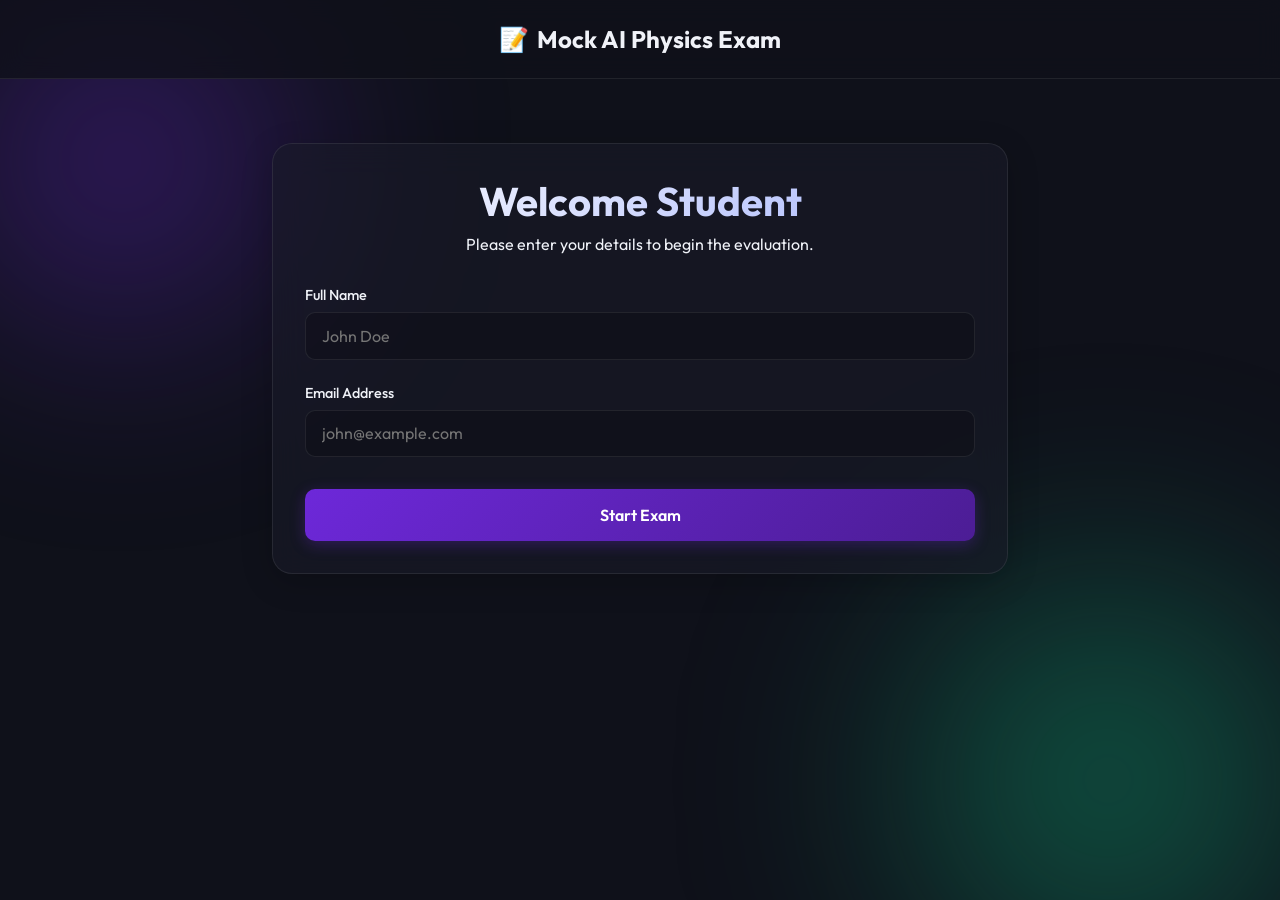
==== exam.html @ de1f9425 "Add files via upload" ====
<!DOCTYPE html>
<html lang="en">

<head>
    <meta charset="UTF-8">
    <meta name="viewport" content="width=device-width, initial-scale=1.0">
    <title>AI Exam | Participant View</title>
    <link href="https://fonts.googleapis.com/css2?family=Outfit:wght@300;400;500;600;700&display=swap" rel="stylesheet">
    <link rel="stylesheet" href="styles.css">
</head>

<body>
    <div class="background-elements">
        <div class="blob blob-1"></div>
        <div class="blob blob-2" style="background: radial-gradient(circle, var(--success) 0%, transparent 70%);"></div>
    </div>

    <!-- Student Navigation -->
    <nav class="navbar" style="justify-content: center;">
        <div class="logo">
            <span class="logo-icon">📝</span>
            <span id="header-exam-title">Loading Exam...</span>
        </div>
    </nav>

    <main class="container" style="max-width: 800px; margin-top: 2rem;">

        <!-- Registration Form (Before taking exam) -->
        <section id="registration-section" class="glass-panel">
            <div class="page-header" style="margin-bottom: 2rem;">
                <h1>Welcome Student</h1>
                <p>Please enter your details to begin the evaluation.</p>
            </div>

            <form id="start-exam-form">
                <div class="form-group">
                    <label for="student-name">Full Name</label>
                    <input type="text" id="student-name" required placeholder="John Doe">
                </div>
                <div class="form-group">
                    <label for="student-email">Email Address</label>
                    <input type="text" id="student-email" required placeholder="john@example.com">
                </div>
                <button type="submit" class="btn-primary" style="margin-top: 2rem;">Start Exam</button>
            </form>
        </section>

        <!-- Exam Form (Hidden initially) -->
        <section id="exam-section" class="glass-panel" style="display: none;">
            <div class="timer-bar"
                style="text-align: right; margin-bottom: 1rem; color: var(--accent); font-weight: bold;">
                Time Elapsed: <span id="timer">00:00</span>
            </div>

            <form id="submission-form">
                <div id="questions-container">
                    <!-- Populated by JS -->
                </div>
                <button type="submit" class="btn-primary" style="margin-top: 2rem;">Submit Answers</button>
            </form>
        </section>

        <!-- Completion View -->
        <section id="completion-section" class="glass-panel" style="display: none; text-align: center;">
            <div class="page-header">
                <h1>🎉 Exam Submitted</h1>
                <p>Your responses have been recorded successfully.</p>
            </div>
            <div class="score-display"
                style="font-size: 4rem; font-weight: bold; color: var(--success); margin: 2rem 0;">
                <span id="final-score">--/--</span>
            </div>
            <a href="index.html" class="btn-secondary" style="max-width: 200px; margin: 0 auto;">Return to Dashboard</a>
        </section>

    </main>

    <script>
        // Extract Exam ID from URL
        const urlParams = new URLSearchParams(window.location.search);
        const examId = urlParams.get('id');

        let examData = null;

        if (examId) {
            const savedData = localStorage.getItem(`exam_${examId}`);
            if (savedData) {
                examData = JSON.parse(savedData);
            }
        }

        if (!examData) {
            // Fallback if not found
            examData = {
                title: "Mock AI Physics Exam",
                questions: [
                    {
                        qText: "What is the primary function of Gravity?",
                        options: ["To push things up", "To pull things toward a mass", "To create light", "To generate heat"],
                        correctAnswer: 1
                    }
                ]
            };
        }

        const regSection = document.getElementById('registration-section');
        const examSection = document.getElementById('exam-section');
        const compSection = document.getElementById('completion-section');
        const headerTitle = document.getElementById('header-exam-title');

        let timerInterval;
        let seconds = 0;
        let studentName = "Student";

        // Initialize Page
        headerTitle.textContent = examData.title;

        // Handle Registration
        document.getElementById('start-exam-form').addEventListener('submit', (e) => {
            e.preventDefault();
            studentName = document.getElementById('student-name').value;
            
            regSection.style.display = 'none';
            examSection.style.display = 'block';

            renderQuestions();

            // Start Timer
            timerInterval = setInterval(() => {
                seconds++;
                const m = String(Math.floor(seconds / 60)).padStart(2, '0');
                const s = String(seconds % 60).padStart(2, '0');
                document.getElementById('timer').textContent = `${m}:${s}`;
            }, 1000);
        });

        function renderQuestions() {
            const container = document.getElementById('questions-container');
            examData.questions.forEach((q, index) => {
                const qDiv = document.createElement('div');
                qDiv.classList.add('question-card');
                qDiv.style.marginBottom = '2rem';

                let optsHtml = '';
                q.options.forEach((opt, oIndex) => {
                    optsHtml += `
                        <div class="option" style="cursor: pointer;" onclick="document.getElementById('q${index}_o${oIndex}').click()">
                            <input type="radio" name="q${index}" id="q${index}_o${oIndex}" value="${oIndex}" required>
                            <label style="margin:0; cursor: pointer;">${opt}</label>
                        </div>
                    `;
                });

                qDiv.innerHTML = `
                    <h3 style="margin-bottom: 1rem;">${index + 1}. ${q.qText}</h3>
                    <div class="optionsbox">
                        ${optsHtml}
                    </div>
                `;
                container.appendChild(qDiv);
            });
        }

        // Handle Submission
        document.getElementById('submission-form').addEventListener('submit', (e) => {
            e.preventDefault();
            clearInterval(timerInterval);

            // Calculate Score
            let correctCount = 0;
            examData.questions.forEach((q, index) => {
                const selected = document.querySelector(`input[name="q${index}"]:checked`);
                if (selected && parseInt(selected.value) === q.correctAnswer) {
                    correctCount++;
                }
            });

            const scorePercentage = Math.round((correctCount / examData.questions.length) * 100);

            // 🚀 Send actual result to Google Sheets
            const GOOGLE_SHEET_URL = "https://script.google.com/macros/s/AKfycbwbm7hTa15Z6PT8HSMOKoUjiarsbvQwDcatGZuN8dZq2QiIUotilC40_1O8GLlGAj1Xfw/exec";
            
            const submissionData = {
                name: studentName,
                exam: examData.title,
                score: `${scorePercentage}%`,
                status: scorePercentage >= 50 ? 'Pass' : 'Fail',
                date: new Date().toISOString().split('T')[0]
            };

            if (GOOGLE_SHEET_URL.startsWith('http')) {
                fetch(GOOGLE_SHEET_URL, {
                    method: 'POST',
                    body: JSON.stringify(submissionData) 
                    // No headers sent to avoid tricky CORS preflight blocking
                }).catch(err => console.error("Could not reach Google Sheets", err));
            } else {
                // Fallback to local storage if URL isn't set up yet
                let results = JSON.parse(localStorage.getItem('mock_results') || '[]');
                results.unshift(submissionData);
                localStorage.setItem('mock_results', JSON.stringify(results));
            }

            examSection.style.display = 'none';
            compSection.style.display = 'block';

            // Show Score
            document.getElementById('final-score').textContent = `${scorePercentage}%`;
        });
    </script>
</body>

</html>
---- styles.css ----
/* Base Variables & Reset */
:root {
    --bg-dark: #0f111a;
    --card-bg: rgba(25, 28, 41, 0.6);
    --border-glass: rgba(255, 255, 255, 0.08);
    --text-main: #f0f2f8;
    --text-muted: #94a3b8;
    --primary: #6d28d9;
    --primary-hover: #7c3aed;
    --accent: #0ea5e9;
    --accent-glow: rgba(14, 165, 233, 0.3);
    --success: #10b981;
    --danger: #ef4444;
}

* {
    margin: 0;
    padding: 0;
    box-sizing: border-box;
}

body {
    font-family: 'Outfit', sans-serif;
    background-color: var(--bg-dark);
    color: var(--text-main);
    min-height: 100vh;
    overflow-x: hidden;
    position: relative;
}

/* Background Effects */
.background-elements {
    position: fixed;
    top: 0;
    left: 0;
    width: 100%;
    height: 100%;
    z-index: -1;
    overflow: hidden;
    pointer-events: none;
}

.blob {
    position: absolute;
    filter: blur(100px);
    opacity: 0.5;
    animation: float 20s infinite alternate ease-in-out;
}

.blob-1 {
    top: -10%;
    left: -10%;
    width: 500px;
    height: 500px;
    background: radial-gradient(circle, var(--primary) 0%, transparent 70%);
}

.blob-2 {
    bottom: -20%;
    right: -10%;
    width: 600px;
    height: 600px;
    background: radial-gradient(circle, var(--accent) 0%, transparent 70%);
    animation-delay: -10s;
}

@keyframes float {
    0% { transform: translate(0, 0) scale(1); }
    100% { transform: translate(100px, 50px) scale(1.2); }
}

/* Layout */
.container {
    max-width: 1200px;
    margin: 0 auto;
    padding: 2rem;
}

/* Navigation */
.navbar {
    display: flex;
    justify-content: space-between;
    align-items: center;
    padding: 1.5rem 2rem;
    background: rgba(15, 17, 26, 0.8);
    backdrop-filter: blur(12px);
    border-bottom: 1px solid var(--border-glass);
    position: sticky;
    top: 0;
    z-index: 100;
}

.logo {
    font-size: 1.5rem;
    font-weight: 700;
    display: flex;
    align-items: center;
    gap: 0.5rem;
}

.highlight { color: var(--accent); }

.nav-links {
    display: flex;
    align-items: center;
    gap: 2rem;
}

.nav-links a {
    color: var(--text-muted);
    text-decoration: none;
    font-weight: 500;
    transition: color 0.2s;
}

.nav-links a:hover, .nav-links a.active {
    color: var(--text-main);
}

/* Typography & Headings */
.page-header {
    text-align: center;
    margin-bottom: 3rem;
}

.page-header h1 {
    font-size: 2.5rem;
    font-weight: 700;
    margin-bottom: 0.5rem;
    background: linear-gradient(135deg, #fff, #a5b4fc);
    -webkit-background-clip: text;
    -webkit-text-fill-color: transparent;
}

/* Glassmorphism Panels */
.glass-panel {
    background: var(--card-bg);
    backdrop-filter: blur(16px);
    border: 1px solid var(--border-glass);
    border-radius: 20px;
    padding: 2rem;
    box-shadow: 0 8px 32px rgba(0, 0, 0, 0.2);
}

.grid-content {
    display: grid;
    grid-template-columns: 1.2fr 1fr;
    gap: 2rem;
}

/* Forms */
.form-group { margin-bottom: 1.5rem; }
.form-row { display: grid; grid-template-columns: 1fr 1fr; gap: 1rem; }

label {
    display: block;
    margin-bottom: 0.5rem;
    font-size: 0.9rem;
    font-weight: 500;
    color: var(--text-main);
}

input[type="text"], input[type="number"], input[type="password"], select {
    width: 100%;
    padding: 0.8rem 1rem;
    background: rgba(0, 0, 0, 0.2);
    border: 1px solid var(--border-glass);
    border-radius: 10px;
    color: var(--text-main);
    font-family: inherit;
    font-size: 1rem;
    transition: all 0.3s ease;
}

input:focus, select:focus {
    outline: none;
    border-color: var(--accent);
    box-shadow: 0 0 0 3px var(--accent-glow);
}

small {
    display: block;
    margin-top: 0.4rem;
    font-size: 0.75rem;
    color: var(--text-muted);
}

/* File Drop Zone */
.file-drop-zone {
    border: 2px dashed var(--border-glass);
    border-radius: 12px;
    padding: 2rem;
    text-align: center;
    cursor: pointer;
    transition: all 0.3s ease;
    background: rgba(255, 255, 255, 0.02);
}

.file-drop-zone.dragover {
    border-color: var(--primary);
    background: rgba(109, 40, 217, 0.1);
}

.upload-icon {
    font-size: 2.5rem;
    margin-bottom: 0.5rem;
}

.file-drop-zone span {
    color: var(--accent);
    text-decoration: underline;
}

.file-name-display {
    margin-top: 0.5rem;
    font-size: 0.9rem;
    color: var(--success);
    font-weight: 500;
}

/* Buttons */
.btn-primary, .btn-primary-sm, .btn-secondary {
    border: none;
    border-radius: 10px;
    font-family: inherit;
    font-weight: 600;
    cursor: pointer;
    transition: all 0.3s ease;
    display: flex;
    justify-content: center;
    align-items: center;
    gap: 0.5rem;
}

.btn-primary {
    width: 100%;
    padding: 1rem;
    font-size: 1rem;
    background: linear-gradient(135deg, var(--primary), #4c1d95);
    color: white;
    box-shadow: 0 4px 15px rgba(109, 40, 217, 0.3);
}

.btn-primary:hover {
    transform: translateY(-2px);
    box-shadow: 0 6px 20px rgba(109, 40, 217, 0.5);
}

.btn-primary-sm {
    padding: 0.6rem 1.2rem;
    background: var(--primary);
    color: white;
    font-size: 0.9rem;
}

.btn-secondary {
    padding: 1rem;
    background: rgba(255, 255, 255, 0.1);
    color: white;
    border: 1px solid var(--border-glass);
}

.btn-secondary:hover { background: rgba(255, 255, 255, 0.15); }

/* Loader */
.loader {
    width: 20px;
    height: 20px;
    border: 3px solid rgba(255,255,255,0.3);
    border-radius: 50%;
    border-top-color: white;
    animation: spin 1s ease-in-out infinite;
}

@keyframes spin { to { transform: rotate(360deg); } }

/* Preview Panel */
.preview-panel {
    display: flex;
    flex-direction: column;
}

.preview-header {
    display: flex;
    justify-content: space-between;
    align-items: center;
    margin-bottom: 1.5rem;
}

.badge {
    background: rgba(255, 255, 255, 0.1);
    padding: 0.3rem 0.8rem;
    border-radius: 20px;
    font-size: 0.8rem;
    font-weight: 600;
}

.preview-empty {
    flex: 1;
    display: flex;
    align-items: center;
    justify-content: center;
    text-align: center;
    color: var(--text-muted);
    min-height: 300px;
}

.ghost-icon { font-size: 3rem; margin-bottom: 1rem; display: block; opacity: 0.5; }

/* Generated Content */
.question-card {
    background: rgba(0, 0, 0, 0.2);
    border: 1px solid var(--border-glass);
    border-radius: 12px;
    padding: 1.5rem;
    margin-bottom: 1rem;
}

.question-card h3 {
    font-size: 1.1rem;
    margin-bottom: 1rem;
}

.option {
    display: flex;
    align-items: center;
    gap: 0.8rem;
    padding: 0.8rem;
    background: rgba(255, 255, 255, 0.03);
    border-radius: 8px;
    margin-bottom: 0.5rem;
}

.option.correct {
    border-left: 3px solid var(--success);
    background: rgba(16, 185, 129, 0.1);
}

.preview-actions {
    display: flex;
    gap: 1rem;
    margin-top: 2rem;
}

/* Modal */
.modal {
    display: none;
    position: fixed;
    top: 0; left: 0; width: 100%; height: 100%;
    background: rgba(0, 0, 0, 0.7);
    backdrop-filter: blur(5px);
    z-index: 1000;
    align-items: center;
    justify-content: center;
}

.modal.active { display: flex; }

.modal-content {
    position: relative;
    width: 90%;
    max-width: 500px;
    text-align: center;
}

.close-btn {
    position: absolute;
    top: 1rem; right: 1.5rem;
    font-size: 1.5rem;
    cursor: pointer;
    color: var(--text-muted);
}

.share-link-box {
    display: flex;
    gap: 0.5rem;
    margin-top: 1.5rem;
}

/* Data Table for Results */
.table-container {
    overflow-x: auto;
    margin-top: 1rem;
}

.data-table {
    width: 100%;
    border-collapse: collapse;
}

.data-table th, .data-table td {
    padding: 1rem;
    text-align: left;
    border-bottom: 1px solid var(--border-glass);
}

.data-table th {
    color: var(--text-muted);
    font-weight: 600;
}

.status-pass { color: var(--success); font-weight: bold; }
.status-fail { color: var(--danger); font-weight: bold; }
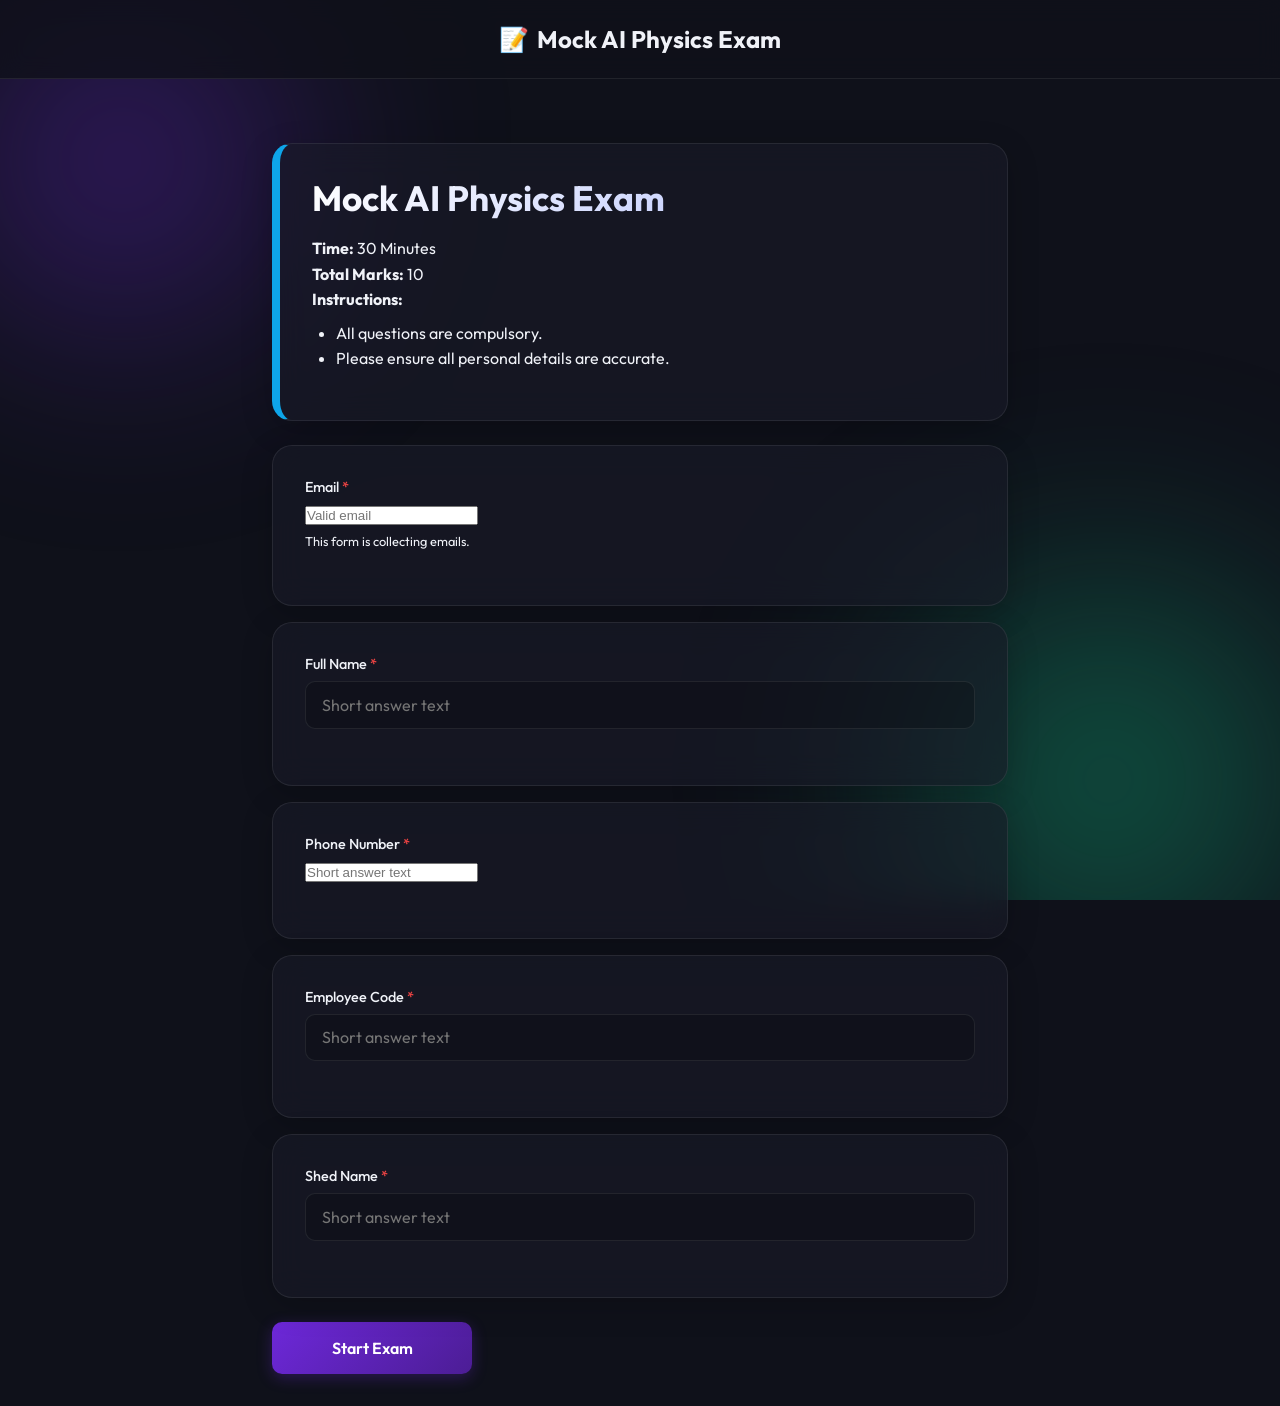
==== commit 8e7ef141: "redesigned registration page to match Google Forms style" ====
--- a/exam.html
+++ b/exam.html
@@ -26,22 +26,60 @@
     <main class="container" style="max-width: 800px; margin-top: 2rem;">
 
         <!-- Registration Form (Before taking exam) -->
-        <section id="registration-section" class="glass-panel">
-            <div class="page-header" style="margin-bottom: 2rem;">
-                <h1>Welcome Student</h1>
-                <p>Please enter your details to begin the evaluation.</p>
+        <section id="registration-section">
+            <div class="glass-panel" style="margin-bottom: 1.5rem; border-left: 8px solid var(--accent);">
+                <div class="page-header" style="text-align: left; margin-bottom: 0;">
+                    <h1 id="reg-exam-title" style="font-size: 2.2rem; margin-bottom: 1rem;">Loading Exam Title...</h1>
+                    <div style="margin-bottom: 1rem; color: var(--text-dim); line-height: 1.6;">
+                        <p><strong>Time:</strong> <span id="reg-exam-time">30</span> Minutes</p>
+                        <p><strong>Total Marks:</strong> <span id="reg-exam-marks">100</span></p>
+                        <p><strong>Instructions:</strong></p>
+                        <ul style="margin-left: 1.5rem; margin-top: 0.5rem;">
+                            <li>All questions are compulsory.</li>
+                            <li>Please ensure all personal details are accurate.</li>
+                        </ul>
+                    </div>
+                </div>
             </div>
 
             <form id="start-exam-form">
-                <div class="form-group">
-                    <label for="student-name">Full Name</label>
-                    <input type="text" id="student-name" required placeholder="John Doe">
-                </div>
-                <div class="form-group">
-                    <label for="student-email">Email Address</label>
-                    <input type="text" id="student-email" required placeholder="john@example.com">
-                </div>
-                <button type="submit" class="btn-primary" style="margin-top: 2rem;">Start Exam</button>
+                <div class="glass-panel" style="margin-bottom: 1rem;">
+                    <div class="form-group">
+                        <label for="student-email">Email <span style="color: var(--danger);">*</span></label>
+                        <input type="email" id="student-email" required placeholder="Valid email">
+                        <p style="font-size: 0.8rem; color: var(--text-dim); margin-top: 0.5rem;">This form is collecting emails.</p>
+                    </div>
+                </div>
+
+                <div class="glass-panel" style="margin-bottom: 1rem;">
+                    <div class="form-group">
+                        <label for="student-name">Full Name <span style="color: var(--danger);">*</span></label>
+                        <input type="text" id="student-name" required placeholder="Short answer text">
+                    </div>
+                </div>
+
+                <div class="glass-panel" style="margin-bottom: 1rem;">
+                    <div class="form-group">
+                        <label for="student-phone">Phone Number <span style="color: var(--danger);">*</span></label>
+                        <input type="tel" id="student-phone" required placeholder="Short answer text">
+                    </div>
+                </div>
+
+                <div class="glass-panel" style="margin-bottom: 1rem;">
+                    <div class="form-group">
+                        <label for="student-emp-code">Employee Code <span style="color: var(--danger);">*</span></label>
+                        <input type="text" id="student-emp-code" required placeholder="Short answer text">
+                    </div>
+                </div>
+
+                <div class="glass-panel" style="margin-bottom: 1.5rem;">
+                    <div class="form-group">
+                        <label for="student-shed">Shed Name <span style="color: var(--danger);">*</span></label>
+                        <input type="text" id="student-shed" required placeholder="Short answer text">
+                    </div>
+                </div>
+
+                <button type="submit" class="btn-primary" style="width: 200px;">Start Exam</button>
             </form>
         </section>
 
@@ -63,26 +101,33 @@
         <!-- Completion View -->
         <section id="completion-section" class="glass-panel" style="display: none; text-align: center;">
             <div class="page-header">
-                <h1>🎉 Exam Submitted</h1>
-                <p>Your responses have been recorded successfully.</p>
+                <h1>🎉 Successfully Submitted</h1>
+                <p>Your responses have been recorded. You may now close this tab.</p>
             </div>
-            <div class="score-display"
-                style="font-size: 4rem; font-weight: bold; color: var(--success); margin: 2rem 0;">
-                <span id="final-score">--/--</span>
-            </div>
-            <a href="index.html" class="btn-secondary" style="max-width: 200px; margin: 0 auto;">Return to Dashboard</a>
+            <!-- Removed the Score display and Dashboard button so students can't access it! -->
         </section>
 
     </main>
 
     <script>
-        // Extract Exam ID from URL
+        // Extract Exam ID and Data from URL
         const urlParams = new URLSearchParams(window.location.search);
         const examId = urlParams.get('id');
+        const encodedData = urlParams.get('data');
 
         let examData = null;
 
-        if (examId) {
+        if (encodedData) {
+            try {
+                // Decode from URL
+                examData = JSON.parse(decodeURIComponent(escape(atob(encodedData))));
+            } catch (e) {
+                console.error("Failed to decode exam data from URL", e);
+            }
+        }
+
+        if (!examData && examId) {
+            // Fallback to local storage if no URL data
             const savedData = localStorage.getItem(`exam_${examId}`);
             if (savedData) {
                 examData = JSON.parse(savedData);
@@ -108,17 +153,29 @@
         const compSection = document.getElementById('completion-section');
         const headerTitle = document.getElementById('header-exam-title');
 
+        // Initialize Page
+        headerTitle.textContent = examData.title;
+        document.getElementById('reg-exam-title').textContent = examData.title;
+        document.getElementById('reg-exam-marks').textContent = examData.questions.length * 10; // Assuming 10 marks per question
+
+        let registrationData = {};
         let timerInterval;
         let seconds = 0;
         let studentName = "Student";
 
-        // Initialize Page
-        headerTitle.textContent = examData.title;
-
         // Handle Registration
         document.getElementById('start-exam-form').addEventListener('submit', (e) => {
             e.preventDefault();
-            studentName = document.getElementById('student-name').value;
+            
+            registrationData = {
+                name: document.getElementById('student-name').value,
+                email: document.getElementById('student-email').value,
+                phone: document.getElementById('student-phone').value,
+                empCode: document.getElementById('student-emp-code').value,
+                shedName: document.getElementById('student-shed').value
+            };
+
+            studentName = registrationData.name;
             
             regSection.style.display = 'none';
             examSection.style.display = 'block';
@@ -179,9 +236,13 @@
 
             // 🚀 Send actual result to Google Sheets
             const GOOGLE_SHEET_URL = "https://script.google.com/macros/s/AKfycbwbm7hTa15Z6PT8HSMOKoUjiarsbvQwDcatGZuN8dZq2QiIUotilC40_1O8GLlGAj1Xfw/exec";
-            
+
             const submissionData = {
-                name: studentName,
+                name: registrationData.name,
+                email: registrationData.email,
+                phone: registrationData.phone,
+                empCode: registrationData.empCode,
+                shedName: registrationData.shedName,
                 exam: examData.title,
                 score: `${scorePercentage}%`,
                 status: scorePercentage >= 50 ? 'Pass' : 'Fail',
@@ -191,7 +252,7 @@
             if (GOOGLE_SHEET_URL.startsWith('http')) {
                 fetch(GOOGLE_SHEET_URL, {
                     method: 'POST',
-                    body: JSON.stringify(submissionData) 
+                    body: JSON.stringify(submissionData)
                     // No headers sent to avoid tricky CORS preflight blocking
                 }).catch(err => console.error("Could not reach Google Sheets", err));
             } else {
@@ -204,8 +265,8 @@
             examSection.style.display = 'none';
             compSection.style.display = 'block';
 
-            // Show Score
-            document.getElementById('final-score').textContent = `${scorePercentage}%`;
+            // Show Score is removed based on your request!
+            // Just leaving "Successfully Submitted" message.
         });
     </script>
 </body>
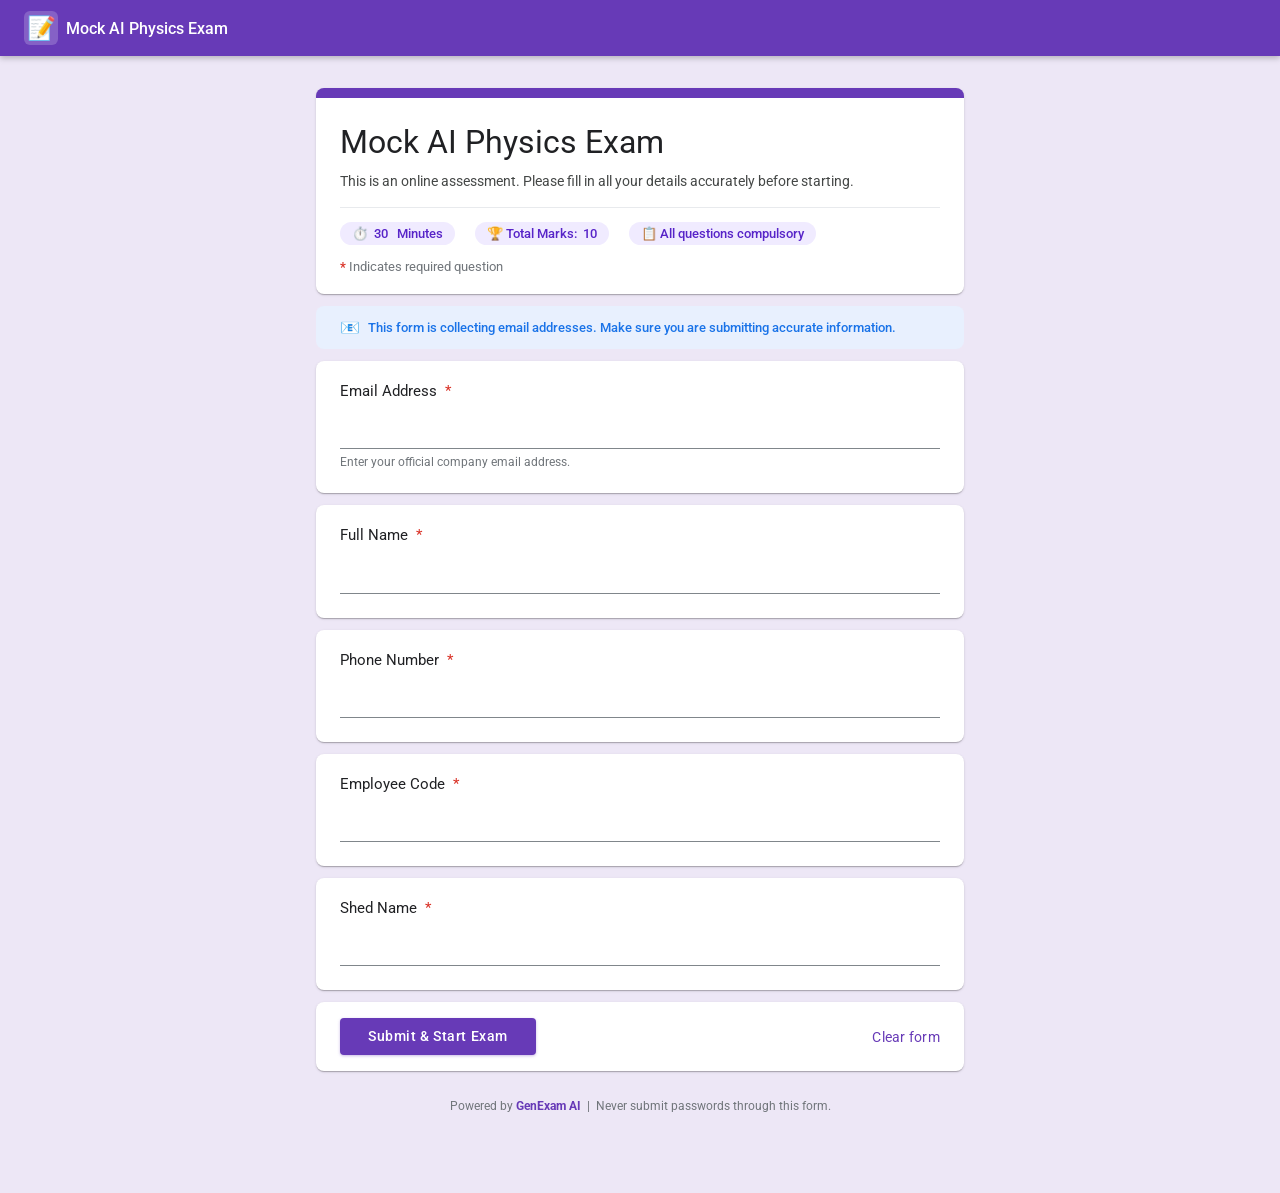
==== commit d293ef67: "fourth change" ====
--- a/exam.html
+++ b/exam.html
@@ -5,112 +5,538 @@
     <meta charset="UTF-8">
     <meta name="viewport" content="width=device-width, initial-scale=1.0">
     <title>AI Exam | Participant View</title>
-    <link href="https://fonts.googleapis.com/css2?family=Outfit:wght@300;400;500;600;700&display=swap" rel="stylesheet">
-    <link rel="stylesheet" href="styles.css">
+    <link href="https://fonts.googleapis.com/css2?family=Roboto:wght@300;400;500;600;700&family=Google+Sans:wght@400;500;700&display=swap" rel="stylesheet">
+    <style>
+        /* ── GOOGLE FORMS THEME ─────────────────────────────── */
+        *, *::before, *::after { box-sizing: border-box; margin: 0; padding: 0; }
+
+        body {
+            font-family: 'Roboto', sans-serif;
+            background-color: #ede7f6;
+            min-height: 100vh;
+            display: flex;
+            flex-direction: column;
+            align-items: center;
+        }
+
+        /* Top bar — Google Forms purple */
+        .gf-topbar {
+            width: 100%;
+            background: #673ab7;
+            height: 56px;
+            display: flex;
+            align-items: center;
+            padding: 0 24px;
+            gap: 14px;
+            position: sticky;
+            top: 0;
+            z-index: 100;
+            box-shadow: 0 2px 6px rgba(0,0,0,0.25);
+        }
+
+        .gf-topbar-logo {
+            display: flex;
+            align-items: center;
+            gap: 8px;
+        }
+
+        .gf-topbar-logo span.icon {
+            font-size: 1.45rem;
+            display: flex;
+            align-items: center;
+            justify-content: center;
+            background: #fff3;
+            border-radius: 6px;
+            width: 34px;
+            height: 34px;
+        }
+
+        .gf-topbar-title {
+            color: #fff;
+            font-size: 1rem;
+            font-weight: 500;
+            white-space: nowrap;
+            overflow: hidden;
+            text-overflow: ellipsis;
+            max-width: 400px;
+        }
+
+        /* Page wrapper */
+        .gf-page {
+            width: 100%;
+            max-width: 680px;
+            padding: 32px 16px 80px;
+            display: flex;
+            flex-direction: column;
+            gap: 12px;
+        }
+
+        /* Base card */
+        .gf-card {
+            background: #fff;
+            border-radius: 8px;
+            box-shadow: 0 2px 1px -1px rgba(0,0,0,.14),
+                        0 1px 1px 0 rgba(0,0,0,.10),
+                        0 1px 3px 0 rgba(0,0,0,.12);
+            overflow: hidden;
+        }
+
+        /* Header card */
+        .gf-header-card {
+            border-top: 10px solid #673ab7;
+            padding: 24px 24px 20px;
+        }
+
+        .gf-header-card h1 {
+            font-family: 'Roboto', sans-serif;
+            font-size: 2rem;
+            font-weight: 400;
+            color: #202124;
+            margin-bottom: 8px;
+            line-height: 1.25;
+        }
+
+        .gf-header-desc {
+            color: #444746;
+            font-size: 0.9rem;
+            line-height: 1.6;
+        }
+
+        .gf-meta-row {
+            display: flex;
+            flex-wrap: wrap;
+            gap: 8px 20px;
+            margin-top: 14px;
+            padding-top: 14px;
+            border-top: 1px solid #e8eaed;
+        }
+
+        .gf-meta-chip {
+            display: flex;
+            align-items: center;
+            gap: 6px;
+            background: #f0ebff;
+            color: #5724c8;
+            border-radius: 100px;
+            padding: 4px 12px;
+            font-size: 0.82rem;
+            font-weight: 500;
+        }
+
+        .gf-required-notice {
+            margin-top: 14px;
+            font-size: 0.82rem;
+            color: #70757a;
+        }
+
+        .gf-required-notice span {
+            color: #d93025;
+            font-weight: 600;
+        }
+
+        /* Email collecting notice */
+        .gf-email-notice {
+            display: flex;
+            align-items: center;
+            gap: 8px;
+            padding: 12px 24px;
+            background: #e8f0fe;
+            border-radius: 8px;
+            font-size: 0.82rem;
+            color: #1a73e8;
+            font-weight: 500;
+        }
+
+        .gf-email-notice .notice-icon { font-size: 1rem; }
+
+        /* Field card */
+        .gf-field-card {
+            padding: 20px 24px 24px;
+            transition: box-shadow 0.2s;
+        }
+
+        .gf-field-card:focus-within {
+            box-shadow: 0 0 0 2px #673ab7,
+                        0 2px 1px -1px rgba(0,0,0,.14);
+        }
+
+        .gf-field-card .gf-label {
+            font-size: 0.95rem;
+            color: #202124;
+            margin-bottom: 14px;
+            display: block;
+            line-height: 1.4;
+        }
+
+        .gf-label .required-star {
+            color: #d93025;
+            margin-left: 4px;
+        }
+
+        /* Material underline input */
+        .gf-input-wrap {
+            position: relative;
+        }
+
+        .gf-input-wrap input {
+            width: 100%;
+            padding: 8px 0 6px;
+            font-size: 0.95rem;
+            font-family: 'Roboto', sans-serif;
+            color: #202124;
+            background: transparent;
+            border: none;
+            border-bottom: 1px solid #80868b;
+            outline: none;
+            transition: border-color 0.2s;
+        }
+
+        .gf-input-wrap::after {
+            content: '';
+            position: absolute;
+            bottom: 0;
+            left: 0;
+            width: 0;
+            height: 2px;
+            background: #673ab7;
+            transition: width 0.25s ease;
+        }
+
+        .gf-input-wrap:focus-within::after { width: 100%; }
+        .gf-input-wrap:focus-within input { border-color: #673ab7; }
+
+        .gf-input-wrap input::placeholder { color: transparent; }
+        .gf-input-wrap input:not(:placeholder-shown) + .gf-float-label,
+        .gf-input-wrap input:focus + .gf-float-label { display: none; }
+
+        .gf-hint {
+            font-size: 0.77rem;
+            color: #70757a;
+            margin-top: 6px;
+            display: block;
+        }
+
+        /* Options (Radio) */
+        .gf-options { display: flex; flex-direction: column; gap: 4px; }
+
+        .gf-option {
+            display: flex;
+            align-items: center;
+            gap: 14px;
+            padding: 10px 14px;
+            border-radius: 4px;
+            cursor: pointer;
+            transition: background 0.15s;
+        }
+
+        .gf-option:hover { background: #f6f0ff; }
+
+        .gf-option input[type="radio"] {
+            accent-color: #673ab7;
+            width: 18px;
+            height: 18px;
+            flex-shrink: 0;
+            cursor: pointer;
+        }
+
+        .gf-option label {
+            font-size: 0.95rem;
+            color: #202124;
+            cursor: pointer;
+            flex: 1;
+        }
+
+        /* Submit section */
+        .gf-submit-card {
+            padding: 16px 24px;
+            display: flex;
+            align-items: center;
+            justify-content: space-between;
+            flex-wrap: wrap;
+            gap: 12px;
+        }
+
+        .gf-btn-submit {
+            background: #673ab7;
+            color: #fff;
+            border: none;
+            border-radius: 4px;
+            padding: 10px 28px;
+            font-family: 'Roboto', sans-serif;
+            font-size: 0.9rem;
+            font-weight: 500;
+            letter-spacing: 0.04em;
+            cursor: pointer;
+            box-shadow: 0 1px 3px rgba(103,58,183,0.35);
+            transition: background 0.2s, box-shadow 0.2s, transform 0.15s;
+        }
+
+        .gf-btn-submit:hover {
+            background: #5e35b1;
+            box-shadow: 0 4px 12px rgba(103,58,183,0.4);
+            transform: translateY(-1px);
+        }
+
+        .gf-btn-submit:active { transform: scale(0.98); }
+
+        .gf-clear-link {
+            font-size: 0.85rem;
+            color: #673ab7;
+            text-decoration: none;
+            cursor: pointer;
+            background: none;
+            border: none;
+            font-family: 'Roboto', sans-serif;
+            letter-spacing: 0.02em;
+        }
+
+        .gf-clear-link:hover { text-decoration: underline; }
+
+        /* Timer bar */
+        .gf-timer-card {
+            padding: 12px 24px;
+            display: flex;
+            justify-content: flex-end;
+            align-items: center;
+            gap: 8px;
+            border-top: 10px solid #673ab7;
+            font-size: 0.9rem;
+            color: #5e35b1;
+            font-weight: 500;
+        }
+
+        .gf-timer-value {
+            font-size: 1.05rem;
+            font-weight: 700;
+            color: #673ab7;
+            background: #f0ebff;
+            padding: 2px 12px;
+            border-radius: 100px;
+        }
+
+        /* Exam submit button */
+        .gf-btn-exam-submit {
+            background: #673ab7;
+            color: #fff;
+            border: none;
+            border-radius: 4px;
+            padding: 12px 36px;
+            font-family: 'Roboto', sans-serif;
+            font-size: 0.95rem;
+            font-weight: 500;
+            letter-spacing: 0.04em;
+            cursor: pointer;
+            margin-top: 8px;
+            width: 100%;
+            box-shadow: 0 1px 3px rgba(103,58,183,0.35);
+            transition: background 0.2s, box-shadow 0.2s, transform 0.15s;
+        }
+
+        .gf-btn-exam-submit:hover {
+            background: #5e35b1;
+            box-shadow: 0 4px 12px rgba(103,58,183,0.4);
+        }
+
+        /* Question card in exam section */
+        .gf-question-card {
+            background: #fff;
+            border-radius: 8px;
+            padding: 22px 24px;
+            box-shadow: 0 2px 1px -1px rgba(0,0,0,.14),
+                        0 1px 1px 0 rgba(0,0,0,.10),
+                        0 1px 3px 0 rgba(0,0,0,.12);
+            margin-bottom: 12px;
+        }
+
+        .gf-question-card h3 {
+            font-size: 1rem;
+            font-weight: 400;
+            color: #202124;
+            margin-bottom: 14px;
+            line-height: 1.5;
+        }
+
+        /* Completion Card */
+        .gf-completion-card {
+            border-top: 10px solid #34a853;
+            padding: 48px 24px;
+            text-align: center;
+        }
+
+        .gf-completion-icon {
+            font-size: 3.5rem;
+            margin-bottom: 16px;
+            display: block;
+        }
+
+        .gf-completion-card h1 {
+            font-size: 1.7rem;
+            font-weight: 400;
+            color: #202124;
+            margin-bottom: 10px;
+        }
+
+        .gf-completion-card p {
+            color: #5f6368;
+            font-size: 0.95rem;
+        }
+
+        /* Footer */
+        .gf-footer {
+            text-align: center;
+            color: #70757a;
+            font-size: 0.75rem;
+            padding: 16px 0 0;
+        }
+
+        .gf-footer strong { color: #673ab7; }
+
+        /* Responsive */
+        @media (max-width: 600px) {
+            .gf-topbar-title { max-width: 200px; }
+            .gf-page { padding: 16px 8px 60px; }
+            .gf-header-card h1 { font-size: 1.5rem; }
+        }
+    </style>
 </head>
 
 <body>
-    <div class="background-elements">
-        <div class="blob blob-1"></div>
-        <div class="blob blob-2" style="background: radial-gradient(circle, var(--success) 0%, transparent 70%);"></div>
+
+    <!-- Top Bar -->
+    <header class="gf-topbar">
+        <div class="gf-topbar-logo">
+            <span class="icon">📝</span>
+            <span class="gf-topbar-title" id="header-exam-title">Loading Exam...</span>
+        </div>
+    </header>
+
+    <!-- ===================== REGISTRATION SECTION ===================== -->
+    <div class="gf-page" id="registration-section">
+
+        <!-- Header Card -->
+        <div class="gf-card gf-header-card">
+            <h1 id="reg-exam-title">Loading Exam...</h1>
+            <p class="gf-header-desc">
+                This is an online assessment. Please fill in all your details accurately before starting.
+            </p>
+            <div class="gf-meta-row">
+                <span class="gf-meta-chip">⏱️ <span id="reg-exam-time">30</span>&nbsp;Minutes</span>
+                <span class="gf-meta-chip">🏆 Total Marks: <span id="reg-exam-marks">100</span></span>
+                <span class="gf-meta-chip">📋 All questions compulsory</span>
+            </div>
+            <p class="gf-required-notice"><span>*</span> Indicates required question</p>
+        </div>
+
+        <!-- Email Collecting Notice -->
+        <div class="gf-email-notice">
+            <span class="notice-icon">📧</span>
+            This form is collecting email addresses. Make sure you are submitting accurate information.
+        </div>
+
+        <!-- Form -->
+        <form id="start-exam-form" style="display:contents;">
+
+            <!-- Email -->
+            <div class="gf-card gf-field-card">
+                <label class="gf-label" for="student-email">
+                    Email Address <span class="required-star">*</span>
+                </label>
+                <div class="gf-input-wrap">
+                    <input type="email" id="student-email" required placeholder=" " autocomplete="email">
+                </div>
+                <span class="gf-hint">Enter your official company email address.</span>
+            </div>
+
+            <!-- Full Name -->
+            <div class="gf-card gf-field-card">
+                <label class="gf-label" for="student-name">
+                    Full Name <span class="required-star">*</span>
+                </label>
+                <div class="gf-input-wrap">
+                    <input type="text" id="student-name" required placeholder=" " autocomplete="name">
+                </div>
+            </div>
+
+            <!-- Phone Number -->
+            <div class="gf-card gf-field-card">
+                <label class="gf-label" for="student-phone">
+                    Phone Number <span class="required-star">*</span>
+                </label>
+                <div class="gf-input-wrap">
+                    <input type="tel" id="student-phone" required placeholder=" " autocomplete="tel">
+                </div>
+            </div>
+
+            <!-- Employee Code -->
+            <div class="gf-card gf-field-card">
+                <label class="gf-label" for="student-emp-code">
+                    Employee Code <span class="required-star">*</span>
+                </label>
+                <div class="gf-input-wrap">
+                    <input type="text" id="student-emp-code" required placeholder=" ">
+                </div>
+            </div>
+
+            <!-- Shed Name -->
+            <div class="gf-card gf-field-card">
+                <label class="gf-label" for="student-shed">
+                    Shed Name <span class="required-star">*</span>
+                </label>
+                <div class="gf-input-wrap">
+                    <input type="text" id="student-shed" required placeholder=" ">
+                </div>
+            </div>
+
+            <!-- Submit Row -->
+            <div class="gf-card gf-submit-card">
+                <button type="submit" class="gf-btn-submit">Submit &amp; Start Exam</button>
+                <button type="reset" class="gf-clear-link">Clear form</button>
+            </div>
+
+        </form>
+
+        <div class="gf-footer">Powered by <strong>GenExam AI</strong> &nbsp;|&nbsp; Never submit passwords through this form.</div>
+
+    </div><!-- /registration-section -->
+
+
+    <!-- ===================== EXAM SECTION ===================== -->
+    <div class="gf-page" id="exam-section" style="display:none;">
+
+        <!-- Timer Card -->
+        <div class="gf-card gf-timer-card">
+            ⏱️ Time Elapsed:
+            <span class="gf-timer-value" id="timer">00:00</span>
+        </div>
+
+        <form id="submission-form" style="display:contents;">
+
+            <div id="questions-container">
+                <!-- Populated by JS -->
+            </div>
+
+            <div class="gf-card gf-submit-card">
+                <button type="submit" class="gf-btn-exam-submit">Submit Answers</button>
+            </div>
+
+        </form>
+
+    </div><!-- /exam-section -->
+
+
+    <!-- ===================== COMPLETION SECTION ===================== -->
+    <div class="gf-page" id="completion-section" style="display:none;">
+        <div class="gf-card gf-completion-card">
+            <span class="gf-completion-icon">✅</span>
+            <h1>Your response has been recorded.</h1>
+            <p>Thank you for submitting the exam. You may now close this tab.</p>
+        </div>
+        <div class="gf-footer">Powered by <strong>GenExam AI</strong></div>
     </div>
 
-    <!-- Student Navigation -->
-    <nav class="navbar" style="justify-content: center;">
-        <div class="logo">
-            <span class="logo-icon">📝</span>
-            <span id="header-exam-title">Loading Exam...</span>
-        </div>
-    </nav>
-
-    <main class="container" style="max-width: 800px; margin-top: 2rem;">
-
-        <!-- Registration Form (Before taking exam) -->
-        <section id="registration-section">
-            <div class="glass-panel" style="margin-bottom: 1.5rem; border-left: 8px solid var(--accent);">
-                <div class="page-header" style="text-align: left; margin-bottom: 0;">
-                    <h1 id="reg-exam-title" style="font-size: 2.2rem; margin-bottom: 1rem;">Loading Exam Title...</h1>
-                    <div style="margin-bottom: 1rem; color: var(--text-dim); line-height: 1.6;">
-                        <p><strong>Time:</strong> <span id="reg-exam-time">30</span> Minutes</p>
-                        <p><strong>Total Marks:</strong> <span id="reg-exam-marks">100</span></p>
-                        <p><strong>Instructions:</strong></p>
-                        <ul style="margin-left: 1.5rem; margin-top: 0.5rem;">
-                            <li>All questions are compulsory.</li>
-                            <li>Please ensure all personal details are accurate.</li>
-                        </ul>
-                    </div>
-                </div>
-            </div>
-
-            <form id="start-exam-form">
-                <div class="glass-panel" style="margin-bottom: 1rem;">
-                    <div class="form-group">
-                        <label for="student-email">Email <span style="color: var(--danger);">*</span></label>
-                        <input type="email" id="student-email" required placeholder="Valid email">
-                        <p style="font-size: 0.8rem; color: var(--text-dim); margin-top: 0.5rem;">This form is collecting emails.</p>
-                    </div>
-                </div>
-
-                <div class="glass-panel" style="margin-bottom: 1rem;">
-                    <div class="form-group">
-                        <label for="student-name">Full Name <span style="color: var(--danger);">*</span></label>
-                        <input type="text" id="student-name" required placeholder="Short answer text">
-                    </div>
-                </div>
-
-                <div class="glass-panel" style="margin-bottom: 1rem;">
-                    <div class="form-group">
-                        <label for="student-phone">Phone Number <span style="color: var(--danger);">*</span></label>
-                        <input type="tel" id="student-phone" required placeholder="Short answer text">
-                    </div>
-                </div>
-
-                <div class="glass-panel" style="margin-bottom: 1rem;">
-                    <div class="form-group">
-                        <label for="student-emp-code">Employee Code <span style="color: var(--danger);">*</span></label>
-                        <input type="text" id="student-emp-code" required placeholder="Short answer text">
-                    </div>
-                </div>
-
-                <div class="glass-panel" style="margin-bottom: 1.5rem;">
-                    <div class="form-group">
-                        <label for="student-shed">Shed Name <span style="color: var(--danger);">*</span></label>
-                        <input type="text" id="student-shed" required placeholder="Short answer text">
-                    </div>
-                </div>
-
-                <button type="submit" class="btn-primary" style="width: 200px;">Start Exam</button>
-            </form>
-        </section>
-
-        <!-- Exam Form (Hidden initially) -->
-        <section id="exam-section" class="glass-panel" style="display: none;">
-            <div class="timer-bar"
-                style="text-align: right; margin-bottom: 1rem; color: var(--accent); font-weight: bold;">
-                Time Elapsed: <span id="timer">00:00</span>
-            </div>
-
-            <form id="submission-form">
-                <div id="questions-container">
-                    <!-- Populated by JS -->
-                </div>
-                <button type="submit" class="btn-primary" style="margin-top: 2rem;">Submit Answers</button>
-            </form>
-        </section>
-
-        <!-- Completion View -->
-        <section id="completion-section" class="glass-panel" style="display: none; text-align: center;">
-            <div class="page-header">
-                <h1>🎉 Successfully Submitted</h1>
-                <p>Your responses have been recorded. You may now close this tab.</p>
-            </div>
-            <!-- Removed the Score display and Dashboard button so students can't access it! -->
-        </section>
-
-    </main>
 
     <script>
-        // Extract Exam ID and Data from URL
+        // ── Extract Exam ID and Data from URL ──────────────────────────
         const urlParams = new URLSearchParams(window.location.search);
         const examId = urlParams.get('id');
         const encodedData = urlParams.get('data');
@@ -119,7 +545,6 @@
 
         if (encodedData) {
             try {
-                // Decode from URL
                 examData = JSON.parse(decodeURIComponent(escape(atob(encodedData))));
             } catch (e) {
                 console.error("Failed to decode exam data from URL", e);
@@ -127,15 +552,11 @@
         }
 
         if (!examData && examId) {
-            // Fallback to local storage if no URL data
             const savedData = localStorage.getItem(`exam_${examId}`);
-            if (savedData) {
-                examData = JSON.parse(savedData);
-            }
+            if (savedData) examData = JSON.parse(savedData);
         }
 
         if (!examData) {
-            // Fallback if not found
             examData = {
                 title: "Mock AI Physics Exam",
                 questions: [
@@ -148,41 +569,37 @@
             };
         }
 
-        const regSection = document.getElementById('registration-section');
-        const examSection = document.getElementById('exam-section');
-        const compSection = document.getElementById('completion-section');
-        const headerTitle = document.getElementById('header-exam-title');
-
-        // Initialize Page
-        headerTitle.textContent = examData.title;
-        document.getElementById('reg-exam-title').textContent = examData.title;
-        document.getElementById('reg-exam-marks').textContent = examData.questions.length * 10; // Assuming 10 marks per question
+        // ── Sections ───────────────────────────────────────────────────
+        const regSection    = document.getElementById('registration-section');
+        const examSection   = document.getElementById('exam-section');
+        const compSection   = document.getElementById('completion-section');
+
+        // ── Populate header info ───────────────────────────────────────
+        document.getElementById('header-exam-title').textContent = examData.title;
+        document.getElementById('reg-exam-title').textContent    = examData.title;
+        document.getElementById('reg-exam-marks').textContent    = examData.questions.length * 10;
 
         let registrationData = {};
         let timerInterval;
         let seconds = 0;
-        let studentName = "Student";
-
-        // Handle Registration
+
+        // ── Registration Submit ────────────────────────────────────────
         document.getElementById('start-exam-form').addEventListener('submit', (e) => {
             e.preventDefault();
-            
+
             registrationData = {
-                name: document.getElementById('student-name').value,
-                email: document.getElementById('student-email').value,
-                phone: document.getElementById('student-phone').value,
-                empCode: document.getElementById('student-emp-code').value,
-                shedName: document.getElementById('student-shed').value
+                name:     document.getElementById('student-name').value.trim(),
+                email:    document.getElementById('student-email').value.trim(),
+                phone:    document.getElementById('student-phone').value.trim(),
+                empCode:  document.getElementById('student-emp-code').value.trim(),
+                shedName: document.getElementById('student-shed').value.trim()
             };
 
-            studentName = registrationData.name;
-            
-            regSection.style.display = 'none';
-            examSection.style.display = 'block';
+            regSection.style.display  = 'none';
+            examSection.style.display = 'flex';
 
             renderQuestions();
 
-            // Start Timer
             timerInterval = setInterval(() => {
                 seconds++;
                 const m = String(Math.floor(seconds / 60)).padStart(2, '0');
@@ -191,84 +608,81 @@
             }, 1000);
         });
 
+        // ── Render Questions ───────────────────────────────────────────
         function renderQuestions() {
             const container = document.getElementById('questions-container');
             examData.questions.forEach((q, index) => {
-                const qDiv = document.createElement('div');
-                qDiv.classList.add('question-card');
-                qDiv.style.marginBottom = '2rem';
-
-                let optsHtml = '';
+                const card = document.createElement('div');
+                card.classList.add('gf-question-card');
+
+                let optsHtml = '<div class="gf-options">';
                 q.options.forEach((opt, oIndex) => {
                     optsHtml += `
-                        <div class="option" style="cursor: pointer;" onclick="document.getElementById('q${index}_o${oIndex}').click()">
+                        <div class="gf-option" onclick="document.getElementById('q${index}_o${oIndex}').click()">
                             <input type="radio" name="q${index}" id="q${index}_o${oIndex}" value="${oIndex}" required>
-                            <label style="margin:0; cursor: pointer;">${opt}</label>
+                            <label for="q${index}_o${oIndex}">${opt}</label>
                         </div>
                     `;
                 });
-
-                qDiv.innerHTML = `
-                    <h3 style="margin-bottom: 1rem;">${index + 1}. ${q.qText}</h3>
-                    <div class="optionsbox">
-                        ${optsHtml}
-                    </div>
+                optsHtml += '</div>';
+
+                card.innerHTML = `
+                    <h3>${index + 1}. ${q.qText}</h3>
+                    ${optsHtml}
                 `;
-                container.appendChild(qDiv);
+                container.appendChild(card);
             });
         }
 
-        // Handle Submission
+        // ── Submission ─────────────────────────────────────────────────
         document.getElementById('submission-form').addEventListener('submit', (e) => {
             e.preventDefault();
             clearInterval(timerInterval);
 
-            // Calculate Score
             let correctCount = 0;
+            let attemptedCount = 0;
             examData.questions.forEach((q, index) => {
                 const selected = document.querySelector(`input[name="q${index}"]:checked`);
-                if (selected && parseInt(selected.value) === q.correctAnswer) {
-                    correctCount++;
+                if (selected) {
+                    attemptedCount++;
+                    if (parseInt(selected.value) === q.correctAnswer) correctCount++;
                 }
             });
 
-            const scorePercentage = Math.round((correctCount / examData.questions.length) * 100);
-
-            // 🚀 Send actual result to Google Sheets
+            const totalQuestions = examData.questions.length;
+            const scorePercentage = Math.round((correctCount / totalQuestions) * 100);
+
             const GOOGLE_SHEET_URL = "https://script.google.com/macros/s/AKfycbwbm7hTa15Z6PT8HSMOKoUjiarsbvQwDcatGZuN8dZq2QiIUotilC40_1O8GLlGAj1Xfw/exec";
 
             const submissionData = {
-                name: registrationData.name,
-                email: registrationData.email,
-                phone: registrationData.phone,
-                empCode: registrationData.empCode,
-                shedName: registrationData.shedName,
-                exam: examData.title,
-                score: `${scorePercentage}%`,
-                status: scorePercentage >= 50 ? 'Pass' : 'Fail',
-                date: new Date().toISOString().split('T')[0]
+                name:               registrationData.name,
+                email:              registrationData.email,
+                phone:              registrationData.phone,
+                empCode:            registrationData.empCode,
+                shedName:           registrationData.shedName,
+                exam:               examData.title,
+                score:              `${scorePercentage}%`,
+                questionsAttempted: attemptedCount,
+                totalQuestions:     totalQuestions,
+                status:             scorePercentage >= 50 ? 'Pass' : 'Fail',
+                date:     new Date().toISOString().split('T')[0]
             };
 
             if (GOOGLE_SHEET_URL.startsWith('http')) {
                 fetch(GOOGLE_SHEET_URL, {
                     method: 'POST',
                     body: JSON.stringify(submissionData)
-                    // No headers sent to avoid tricky CORS preflight blocking
                 }).catch(err => console.error("Could not reach Google Sheets", err));
             } else {
-                // Fallback to local storage if URL isn't set up yet
                 let results = JSON.parse(localStorage.getItem('mock_results') || '[]');
                 results.unshift(submissionData);
                 localStorage.setItem('mock_results', JSON.stringify(results));
             }
 
-            examSection.style.display = 'none';
-            compSection.style.display = 'block';
-
-            // Show Score is removed based on your request!
-            // Just leaving "Successfully Submitted" message.
+            examSection.style.display  = 'none';
+            compSection.style.display  = 'flex';
         });
     </script>
+
 </body>
-
 </html>
